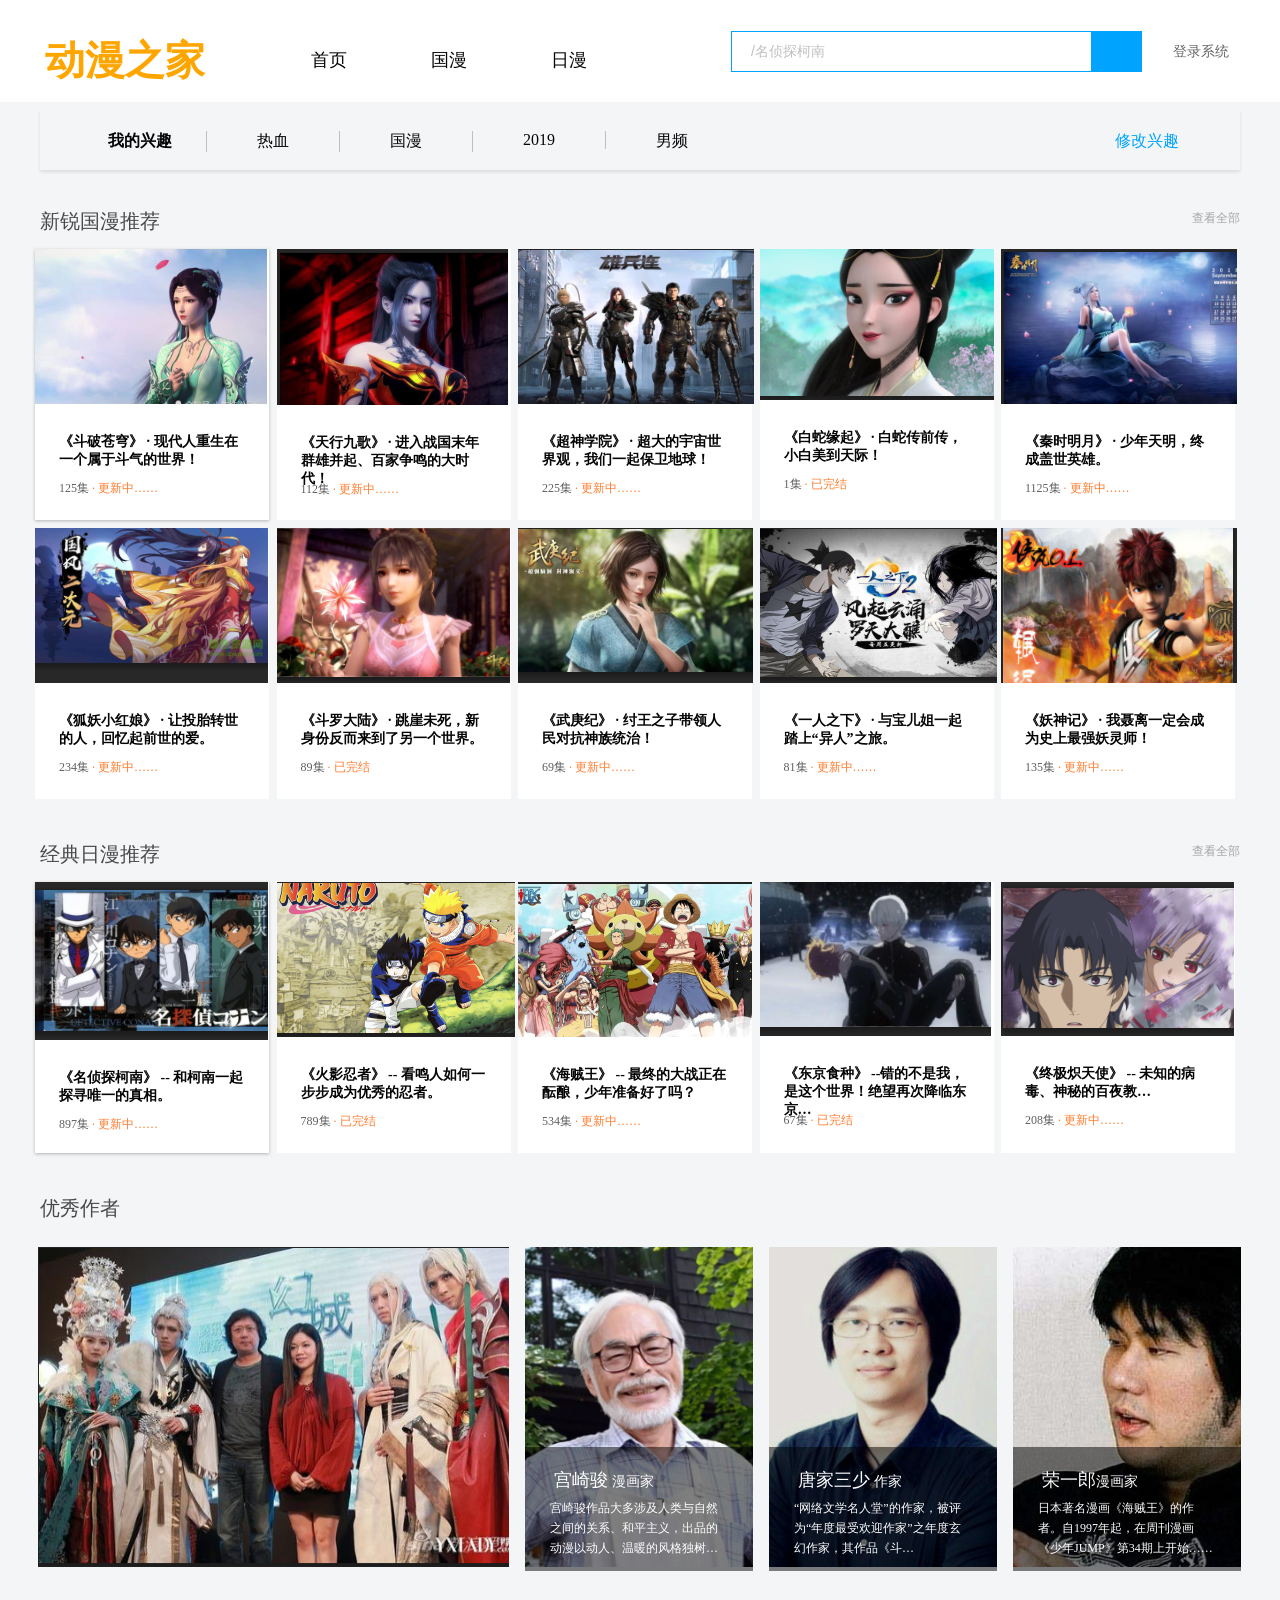
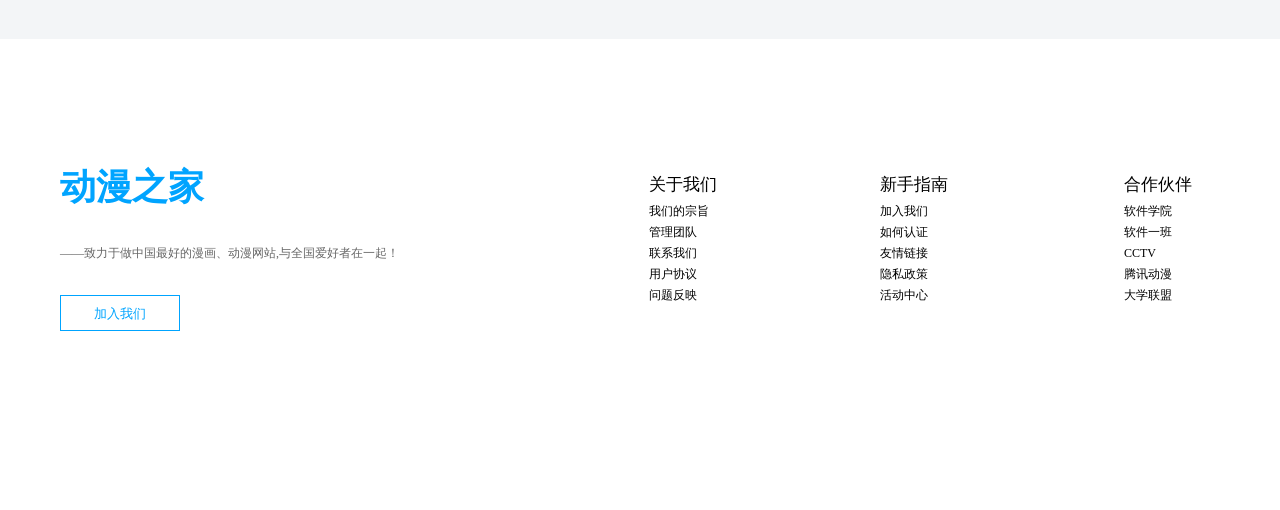
==== index.html @ 5026f800 "add html" ====
<!DOCTYPE html>
<html lang="en">
<head>
	<meta charset="UTF-8">
	<title>动漫之家</title>
	<link rel="stylesheet" type="text/css" href="shang.css">
</head>
<body>
	<div class="header">
		<div class="container1 clear">
			<div class="xueli">动漫之家</div>
			<ul>
				<li><a href="#">首页</a></li>
				<li><a href="#">国漫</a></li>
				<li><a href="#">日漫</a></li>
			</ul>
			<div class="self">
				<a href="#">登录系统</a>
			</div>
			<div>
			<form class="form clear">
				<input type="text" name="搜索框" value="/名侦探柯南"class="search"  />
				<input  type="button" name="button" value=""class="submit"/>
			</form>
		    </div>
			
		</div>
	</div>
	<div class="container3 clear">
			<ul>
				<li class="First"><a href="#">我的兴趣</a></li>
				<li><a href="#">热血</a></li>
				<li><a href="#">国漫</a></li>
				<li><a href="#">2019</a></li>
				<li class="last"><a href="#">男频</a></li>
			</ul>
			<div><a href="#">修改兴趣</a></div>
	</div>
	<div class="recommand clear">
		<div class="font">新锐国漫推荐</div>
		<div class="tail"><a href="#">查看全部</a></div>
	</div>
	<div class="show1">
		<ul class="clear">
			<li class="shadow">
				<img src="doupo.png">
				<div class="intro"><h4>《斗破苍穹》 · 现代人重生在一个属于斗气的世界！</h4></div>
				<div class="info"><span class="num"> 125集</span><span class="high-level"> · 更新中……</span></div>
			</li>
			<li>
				<img src="tianxing.png">
				<div class="intro"><h4>《天行九歌》 · 进入战国末年群雄并起、百家争鸣的大时代！</h4></div>
				<div class="info"><span class="num"> 112集</span><span class="high-level"> · 更新中……</span></div>
			</li>
			<li>
				<img src="xiongbing.png">
				<div class="intro"><h4>《超神学院》 · 超大的宇宙世界观，我们一起保卫地球！</h4></div>
				<div class="info"><span class="num"> 225集</span><span class="high-level"> · 更新中……</span></div>
			</li>
			<li>
				<img src="baishe.png">
				<div class="intro"><h4>《白蛇缘起》 · 白蛇传前传，小白美到天际！</h4></div>
				<div class="info"><span class="num"> 1集</span><span class="high-level"> · 已完结</span></div>
			</li>
			<li>
				<img src="qinshi.png">
				<div class="intro"><h4>《秦时明月》 · 少年天明，终成盖世英雄。</h4></div>
				<div class="info"><span class="num"> 1125集</span><span class="high-level"> · 更新中……</span></div>
			</li>
			<li>
				<img src="huyao.png">
				<div class="intro"><h4>《狐妖小红娘》 · 让投胎转世的人，回忆起前世的爱。</h4></div>
				<div class="info"><span class="num"> 234集</span><span class="high-level"> · 更新中……</span></div>
			</li>
			<li>
				<img src="douluo.png">
				<div class="intro"><h4>《斗罗大陆》 · 跳崖未死，新身份反而来到了另一个世界。</h4></div>
				<div class="info"><span class="num"> 89集</span><span class="high-level"> · 已完结</span></div>
			</li>
			<li>
				<img src="wugeng.png">
				<div class="intro"><h4>《武庚纪》 · 纣王之子带领人民对抗神族统治！</h4></div>
				<div class="info"><span class="num"> 69集</span><span class="high-level"> · 更新中……</span></div>
			</li>
			<li>
				<img src="yiren.png">
				<div class="intro"><h4>《一人之下》 · 与宝儿姐一起踏上“异人”之旅。</h4></div>
				<div class="info"><span class="num"> 81集</span><span class="high-level"> · 更新中……</span></div>
			</li>
			<li>
				<img src="yaoshen.png">
				<div class="intro"><h4>《妖神记》 · 我聂离一定会成为史上最强妖灵师！</h4></div>
				<div class="info"><span class="num"> 135集</span><span class="high-level"> · 更新中……</span></div>
			</li>
		</ul>
	</div>
	<div class="recommand clear">
		<div class="font">经典日漫推荐</div>
		<div class="tail"><a href="#">查看全部</a></div>
	</div>
	<div class="show2">
		<ul class="clear">
			<li class="shadow">
				<img src="mingzhen.png"/>
				<div class="intro"><h4>《名侦探柯南》 -- 和柯南一起探寻唯一的真相。</h4></div>
				<div class="info"><span class="num"> 897集</span><span class="high-level"> · 更新中……</span></div>
			</li>
			<li>
				<img src="huoying.png"/>
				<div class="intro"><h4>《火影忍者》 -- 看鸣人如何一步步成为优秀的忍者。</h4></div>
				<div class="info"><span class="num"> 789集</span><span class="high-level"> · 已完结</span>
				</div>
			</li>
			<li>
				<img src="haizei.png"/>
				<div class="intro"><h4>《海贼王》 -- 最终的大战正在酝酿，少年准备好了吗？</h4></div>
				<div class="info"><span class="num"> 534集</span><span class="high-level"> · 更新中……</span></div>
			</li>
			<li>
				<img src="dongjing.png">
				<div class="intro"><h4>《东京食种》 --错的不是我，是这个世界！绝望再次降临东京… </h4></div>
				<div class="info"><span class="num"> 67集</span><span class="high-level"> · 已完结</span></div>
			</li>
			<li>
				<img src="zhongji.png"/>
				<div class="intro"><h4>《终极炽天使》 -- 未知的病毒、神秘的百夜教…</h4></div>
				<div class="info"><span class="num"> 208集</span><span class="high-level"> · 更新中……</span></div>
			</li>
		</ul>
	</div>
	<div class="recommand clear">
		<div class="font">优秀作者</div>
	</div>
	<div class="star">
		<ul class="clear">
		<li><img src="qunxing.png" height="320" width="471"></li>
			<li>
				<img src="gongqi.png" height="320" width="228"/>
				<div class="flag">
					<div class="name">
						<span class="big">宫崎骏</span>  漫画家
					</div>
					<div class="discribe">
						宫崎骏作品大多涉及人类与自然之间的关系、和平主义，出品的动漫以动人、温暖的风格独树…
					</div>
				</div>
			</li>
			<li>
				<img src="tangjia.png" height="320" width="228"/>
				<div class="flag">
					<div class="name">
						<span class="big">唐家三少</span>  作家
					</div>
					<div class="discribe">
						“网络文学名人堂”的作家，被评为“年度最受欢迎作家”之年度玄幻作家，其作品《斗…
					</div>
				</div>
			</li>
			<li>
				<img src="rong.png" height="320" width="228"/>
				<div class="flag">
					<div class="name">
						<span class="big">荣一郎</span>漫画家
					</div>
					<div class="discribe">
						日本著名漫画《海贼王》的作者。自1997年起，在周刊漫画《少年JUMP》第34期上开始……
					</div>
			</div>
			</li>
		</ul>
	</div>
	<div class="foot">
		<div class="container4 clear">
			<div class="download">
				<div class="zaixian">动漫之家</div>  
				<p>——致力于做中国最好的漫画、动漫网站,与全国爱好者在一起！</p>
				<input type="button" name="download" value="加入我们" class="download-button" />
			</div>
			<ul class="bottom clear">
				<li class="part">
					<ul>
						<li class="title">关于我们</li>
						<li><a href="#">我们的宗旨</a></li>
						<li><a href="#">管理团队</a></li>
						<li><a href="#">联系我们</a></li>
						<li><a href="#">用户协议</a></li>
						<li><a href="#">问题反映</a></li>
					</ul>
				</li>
				<li class="part1">
					<ul>
						<li class="title">新手指南</li>
						<li><a href="#">加入我们</a></li>
						<li><a href="#">如何认证</a></li>
						<li><a href="#">友情链接</a></li>
						<li><a href="#">隐私政策</a></li>
						<li><a href="#">活动中心</a></li>
					</ul>
				</li>
				<li class="part2">
					<ul>
						<li class="title">合作伙伴</li>
						<li><a href="#">软件学院</a></li>
						<li><a href="#">软件一班</a></li>
						<li><a href="#">CCTV</a></li>
						<li><a href="#">腾讯动漫</a></li>
						<li><a href="#">大学联盟</a></li>
					</ul>
				</li>
			</ul>
		</div>
	</div>
</body>
</html>
---- shang.css ----
*{
	margin: 0px;
	padding:0px;
}
body{
	background: #f3f5f7;
}
a{
	text-decoration: none;
}
ul{
	list-style: none;
}
input:focus{
	outline: 2px solid rgba(0,164,255,1);	
}
.header{
	height:102px;
	background: white;
}
.container1{
	width: 1200px;
	height: 102px;
	margin: 0 auto;
	text-align: center;
}
.clear:after{
	content: "";
	height: 0;
	clear: both;
}
.xueli{
	width: 170px;
	height: 40px;
	font-size:40px;
	font-weight:bold;
	color: orange;
	margin: 33px 59px 29px 0;
	display: inline-block;
	float: left;
}
.container1 li{
	width:80px;
	height:38px;
	margin: 41px 20px;
	line-height: 38px;
	float:left;
}
.container1 li:hover{
	border-bottom:2px solid rgba(0,164,255,1);
}
.container1 ul a{
	color:rgba(5,5,5,1);
	font-size:18px;
	font-family:Microsoft YaHei;
	font-weight:400;
}
.form{
	float: right;
	margin-top: 31px;
}
.search{
	float: left;
	width: 321px;
	height: 14px;
	border:1px solid rgba(0,164,255,1);
	font-size:14px;
	font-weight: 400;
	color:rgba(191,191,191,1);
	padding:13px 19px 12px 19px;
}
.submit{
	float: left;
	width: 50px;
	height: 41px;
	border: 1px solid rgba(0,164,255,1);
	background: rgba(0,164,255,1) url(fa-search.png) no-repeat center;
}
.self{
	line-height: 102px;
	float: right;
    padding: 0 11px 0 31px;
}
 .self a{
	font-size:14px;
	font-weight:400;
	color:rgba(102,102,102,1);
}
.first{
	margin-top:12px;
}
.last{
	margin-bottom: 12px;
}
.list a{
	font-size: 14px;
	color: white;
}
.arrow{
	float: right;
	margin-right: 21px;
}
.list a:hover{
	color: #00B4FF;
}
.container3{
	width:1105px;
 	height:18px;
	font-size:16px;
	padding: 21px 61px 21px 34px;
	box-shadow:0px 2px 3px 0px rgba(118,118,118,0.2);
	margin: 0px auto;
	margin-top:8px; 
}

.container3 li{
	border-right: 1px solid rgba(191,191,191,1);
	text-align: center;
	width: 132px;
	float: left;
}
.container3 .last{
	border: none;
}
.container3 a{
	color: #050505;
	font-size: 16px;
}
.container3 a:hover{
	color: #00A4FF;
}
.container3 div{
		float: right;
}
.container3 div a{
	color: #00A4FF;
	font-size: 16px;
}
.container3 .First{
	font-weight:bold;
}
.recommand{
	width: 1200px;
	height: 22px;    
	margin: 38px auto 19px auto;
}
.font{
	height:19px;
	font-size:20px;
	color:rgba(73,73,73,1);
	float: left;
}
.recommand a{
	font-size:12px;
	color:rgba(165,165,165,1);
}
.recommand .tail{
	float: right;
	margin-bottom: 0px;
}
.show1{
	width: 1210px;
	height: 554px;
	margin: 0 auto;
}
.show1 ul li{
	float: left;
	width: 234px;
	height: 271px;
	margin:0 7.5px 7.5px 0;
	background: white;
}
.shadow{
	box-shadow:0px 1px 3px 0px rgba(118,118,118,0.5);
}
.high-level{
	color: #FF7C2D;
	font-size: 12px;
	margin: 9px 0 13px 0;
}
.num{
	color: #606060;
	font-size: 12px;

}
.intro{
	width: 185px;
	height: 36px;
	margin: 25px 20px 9px 24px;
	color: #050505;
	font-size: 14px; 
}
.info{
	width: 120px;
	height: 12px;
	margin: 0 86px 26px 24px;
}
.show2{
	width: 1210px;
	height: 275px;
	margin: 0 auto;
}
.show2 ul li{
	float: left;
	width: 234px;
	height: 271px;
	margin:0 7.5px 7.5px 0;
	background: white;
}
.star{
	width: 1220px;
	height: 320px;
	margin: 30px auto 72px auto;
}
.star li{
	float: left;
	margin: 0 8px;
	position: relative;
}
.flag{
	width: 228px;
	height: 124px;
	background:rgba(0,0,0,0.5);
	position: absolute;
	bottom: 0px;
}
.name{
	width: 108px;
	height: 18px;
	margin: 21px 91px 12px 29px;
	font-size: 14px;
	color: #FFF;
}
.name .big{
	font-size: 18px;
}
.discribe{
	width: 175px;
	height: 53px;
	margin: 0px 28px 18px 25px;
	font-size:12px;
	color:rgba(255,255,255,1);
	line-height:20px;
}
.foot{
	height: 471px;
	background: #FFF;
}
.container4{
	width: 1200px;
	height: 471px;
	margin: 0 auto;
}
.download { 
	float: left;
	margin-right: 250px;
}
.download .zaixian{
	font-size:36px;
	font-weight:bold;
	color:rgba(0,164,255,1);
	margin-top: 124px;
	margin-bottom: 2px;
	margin-left: 20px;
}
.download p{
	margin: 33px 0;
	text-indent: 20px;
	font-size:12px;
	color:rgba(102,102,102,1);
}
.download-button{
	width:120px;
	height:36px;
	text-align: center;
	line-height: 36px;
	color: #00A4FF;
	border: 1px solid #00A4FF; 
	background: white;
	margin-left: 20px;
}

.bottom .part{
	width: 85px;
	height: 128px;
	font-size:12px;
	line-height:21px;
	margin-top: 130px;
	margin-right:146px; 
	float: left;
}

.bottom .part1{
	width: 98px;
	font-size:12px;
	line-height:21px;
	float: left;
	margin-top: 130px;
	margin-right:146px;
}
.bottom .part2{
	width: 71px;
	font-size:12px;
	line-height:21px;
	float: left;
	margin-top: 130px;
}
.bottom .title{
	font-size:17px;
	line-height: 32px;
}
.bottom a{
	color: black;
	font-size:12px;
}
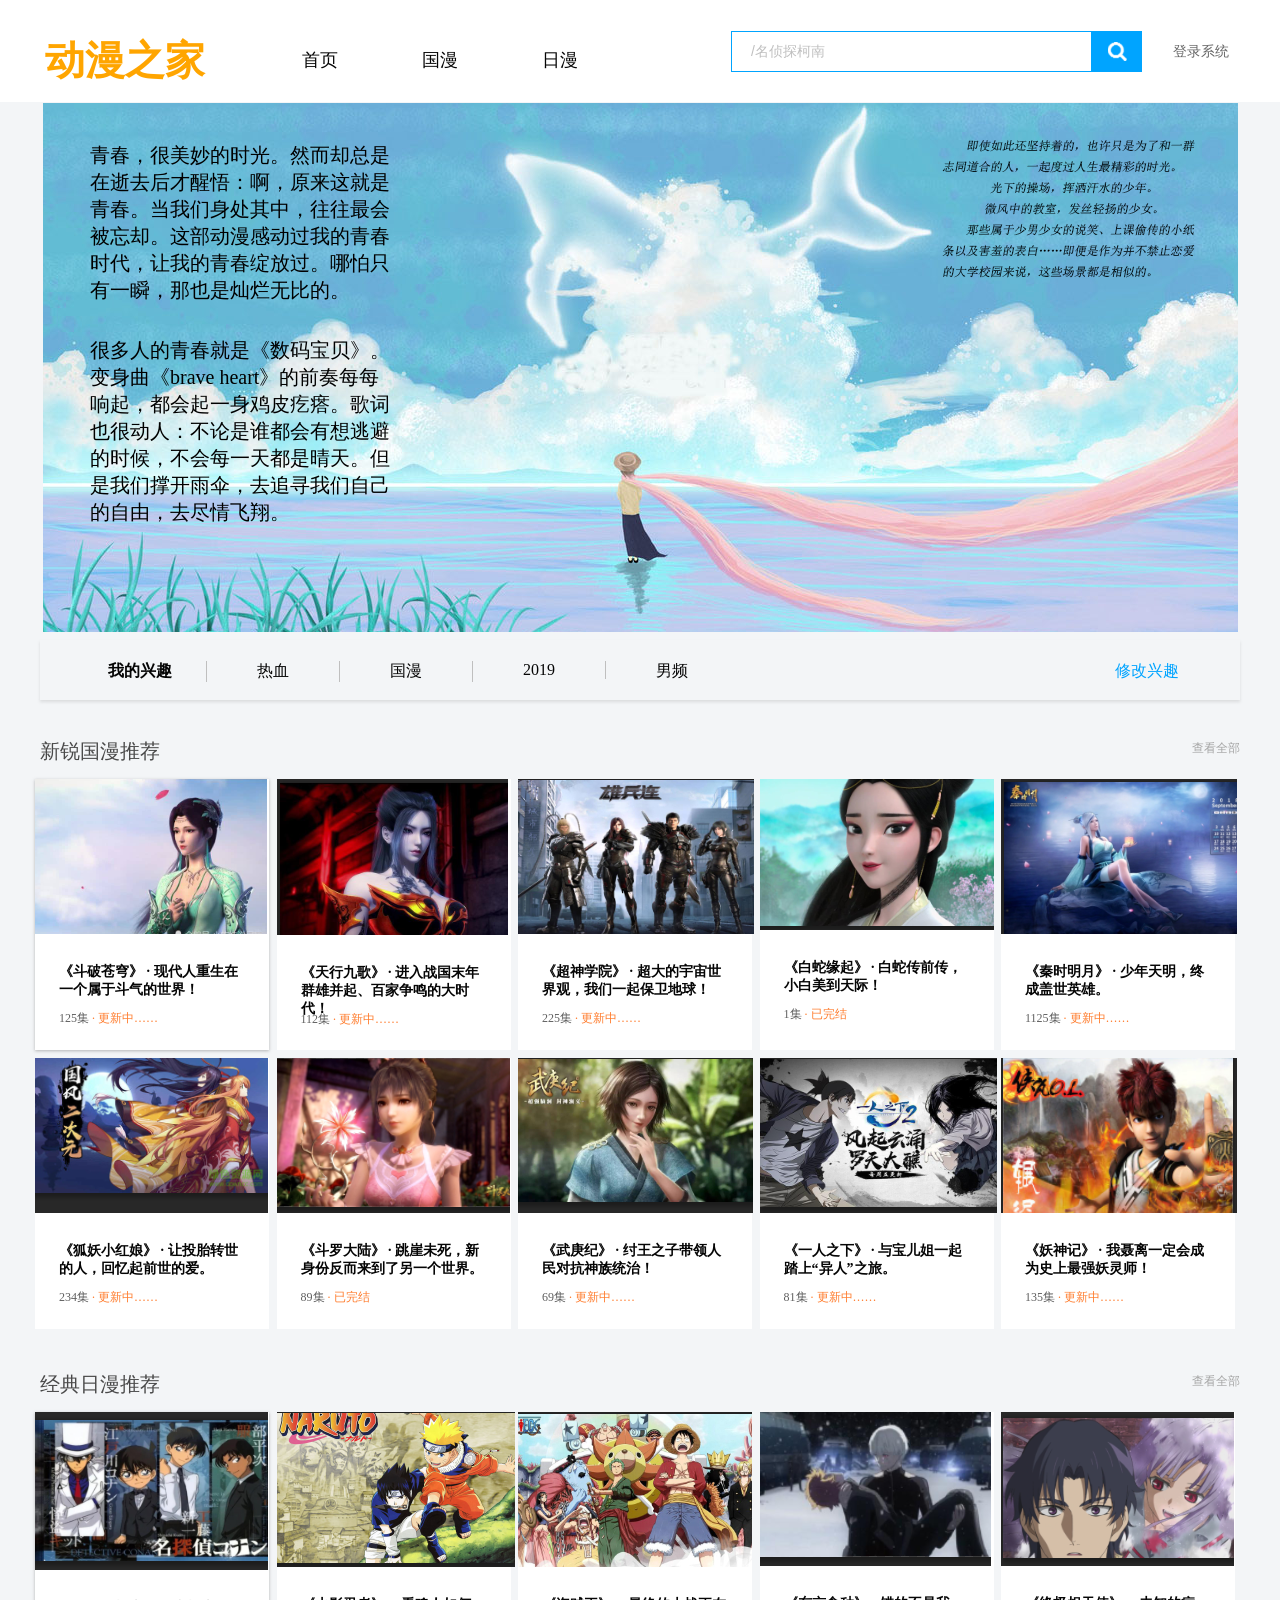
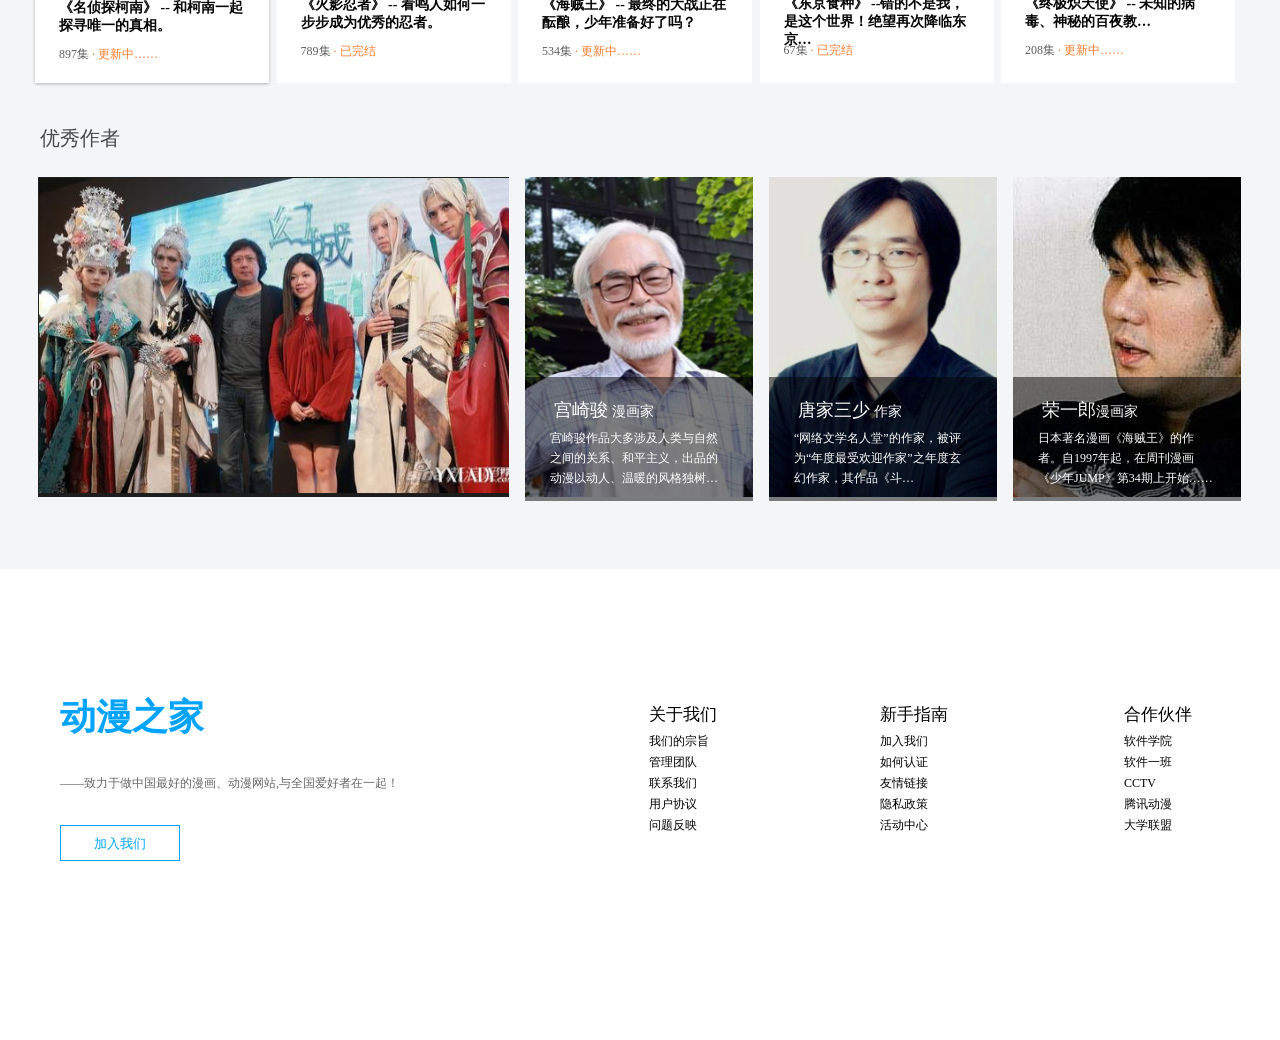
==== commit 0a10e21b: "tianjia" ====
--- a/index.html
+++ b/index.html
@@ -23,9 +23,17 @@
 				<input type="text" name="搜索框" value="/名侦探柯南"class="search"  />
 				<input  type="button" name="button" value=""class="submit"/>
 			</form>
-		    </div>
-			
+		    </div>		
 		</div>
+	</div>
+	<div class="banner">
+		<div class="left">
+         <p>青春，很美妙的时光。然而却总是在逝去后才醒悟：啊，原来这就是青春。当我们身处其中，往往最会被忘却。这部动漫感动过我的青春时代，让我的青春绽放过。哪怕只有一瞬，那也是灿烂无比的。
+         </p></div>
+         <div class="right">
+         <p>
+         	很多人的青春就是《数码宝贝》。变身曲《brave heart》的前奏每每响起，都会起一身鸡皮疙瘩。歌词也很动人：不论是谁都会有想逃避的时候，不会每一天都是晴天。但是我们撑开雨伞，去追寻我们自己的自由，去尽情飞翔。
+         </p></div>
 	</div>
 	<div class="container3 clear">
 			<ul>
--- a/shang.css
+++ b/shang.css
@@ -35,9 +35,39 @@
 	font-size:40px;
 	font-weight:bold;
 	color: orange;
-	margin: 33px 59px 29px 0;
+	margin: 33px 50px 29px 0;
 	display: inline-block;
 	float: left;
+}
+.banner{
+	background:  url(banner.png) no-repeat center;
+	width: 1200px;
+	height: 530px;
+	margin: 0 auto;
+}
+.banner .left p{
+	
+	width: 300px;
+	height: 150px;
+	padding: 5px;
+	padding-top: 40px;
+	padding-left: 50px;
+	font-size:20px;
+	font-family:Microsoft YaHei;
+	font-weight:400;
+	font-color: yellow; 
+}
+.banner .right p{
+	/* margin-left: 70%; 
+	margin-bottom: 50%; */
+	width: 300px;
+	height: 150px;
+	padding: 5px;
+	padding-top: 40px;
+	padding-left: 50px;
+	font-size:20px;
+	font-family:Microsoft YaHei;
+	font-weight:400;
 }
 .container1 li{
 	width:80px;
@@ -74,7 +104,7 @@
 	width: 50px;
 	height: 41px;
 	border: 1px solid rgba(0,164,255,1);
-	background: rgba(0,164,255,1) url(fa-search.png) no-repeat center;
+	background: rgba(0,164,255,1) url(sousuo.png) no-repeat center;
 }
 .self{
 	line-height: 102px;
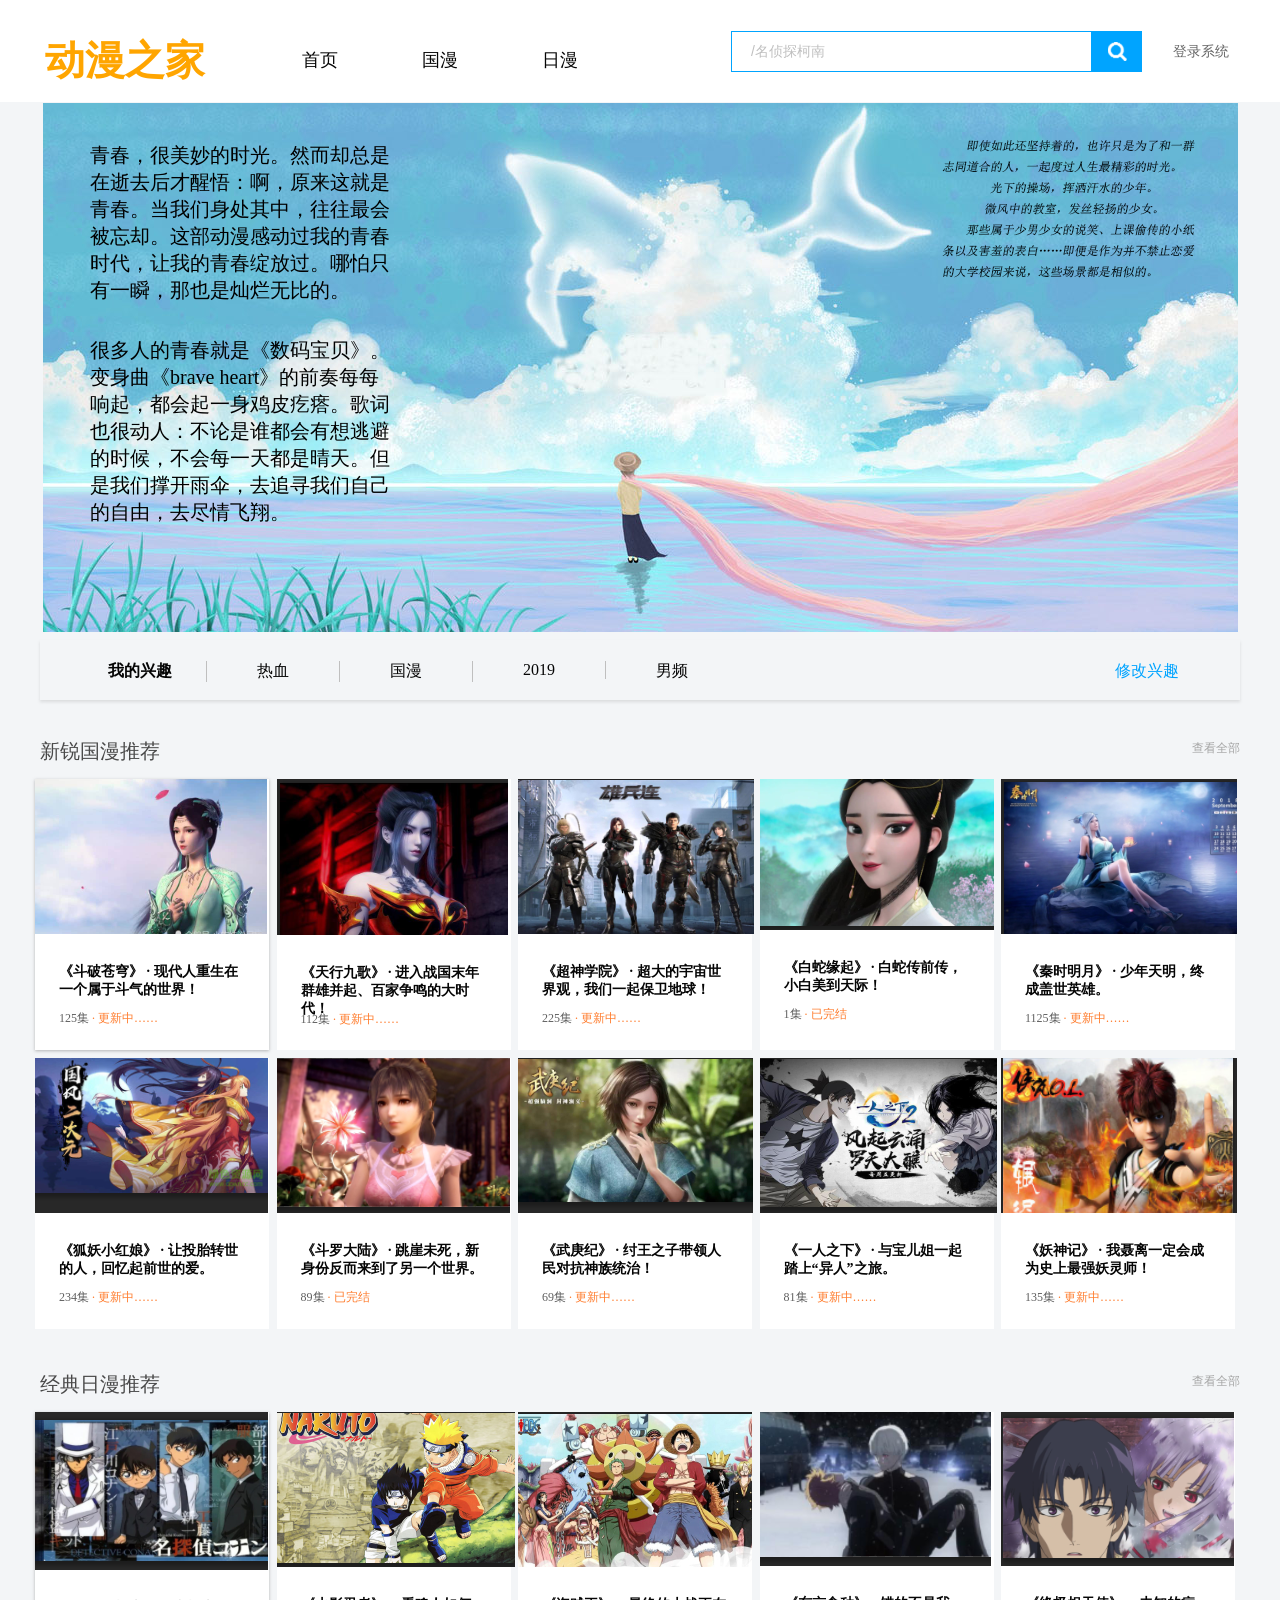
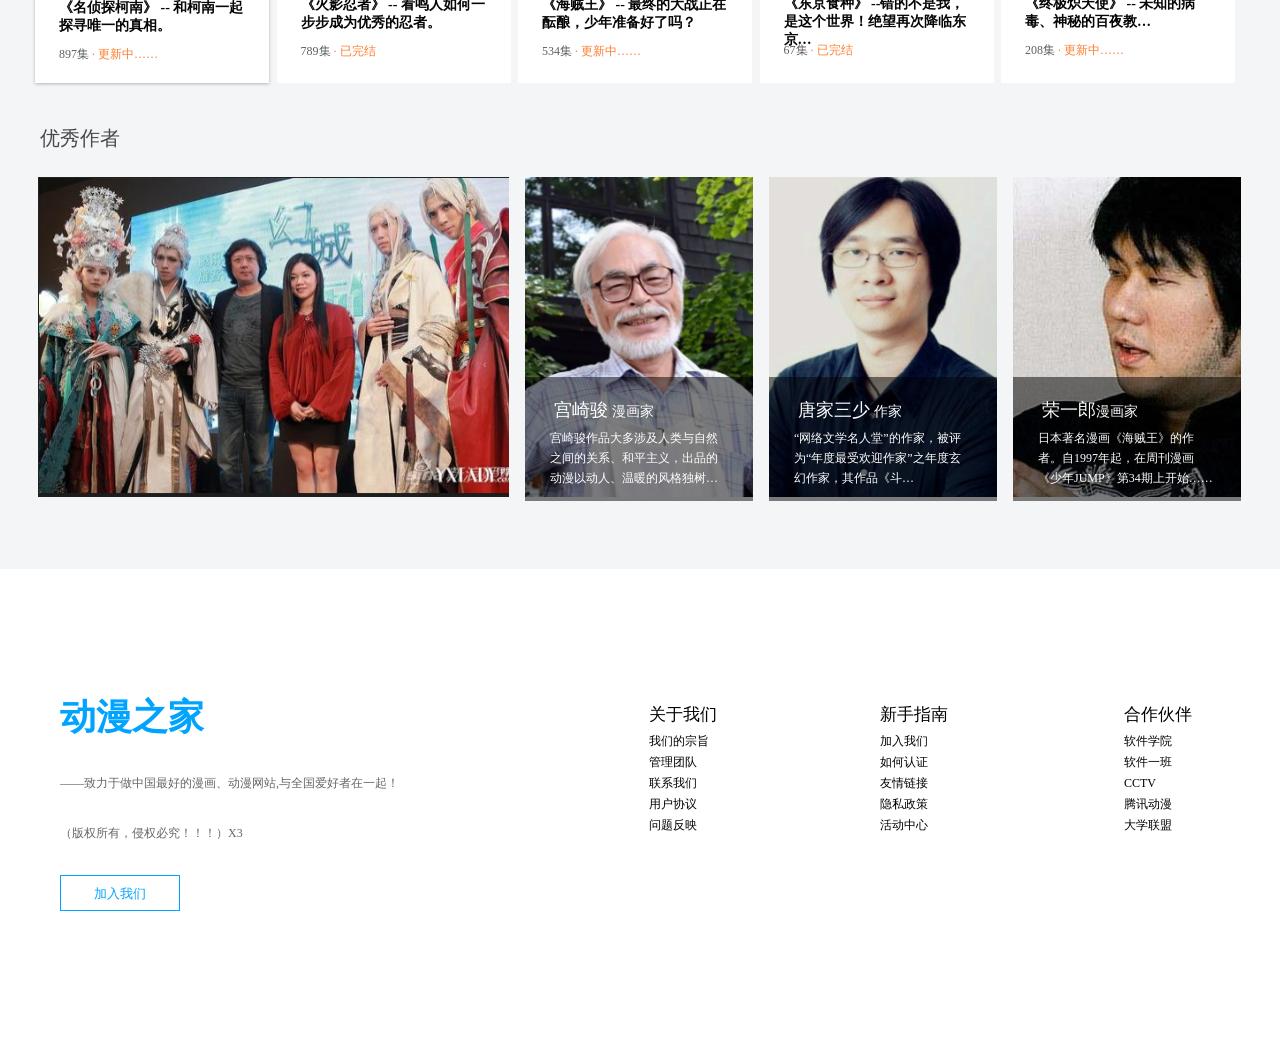
==== commit 858ef0ad: "tianjia" ====
--- a/index.html
+++ b/index.html
@@ -183,7 +183,9 @@
 			<div class="download">
 				<div class="zaixian">动漫之家</div>  
 				<p>——致力于做中国最好的漫画、动漫网站,与全国爱好者在一起！</p>
+				<p>（版权所有，侵权必究！！！）X3</p>
 				<input type="button" name="download" value="加入我们" class="download-button" />
+
 			</div>
 			<ul class="bottom clear">
 				<li class="part">
